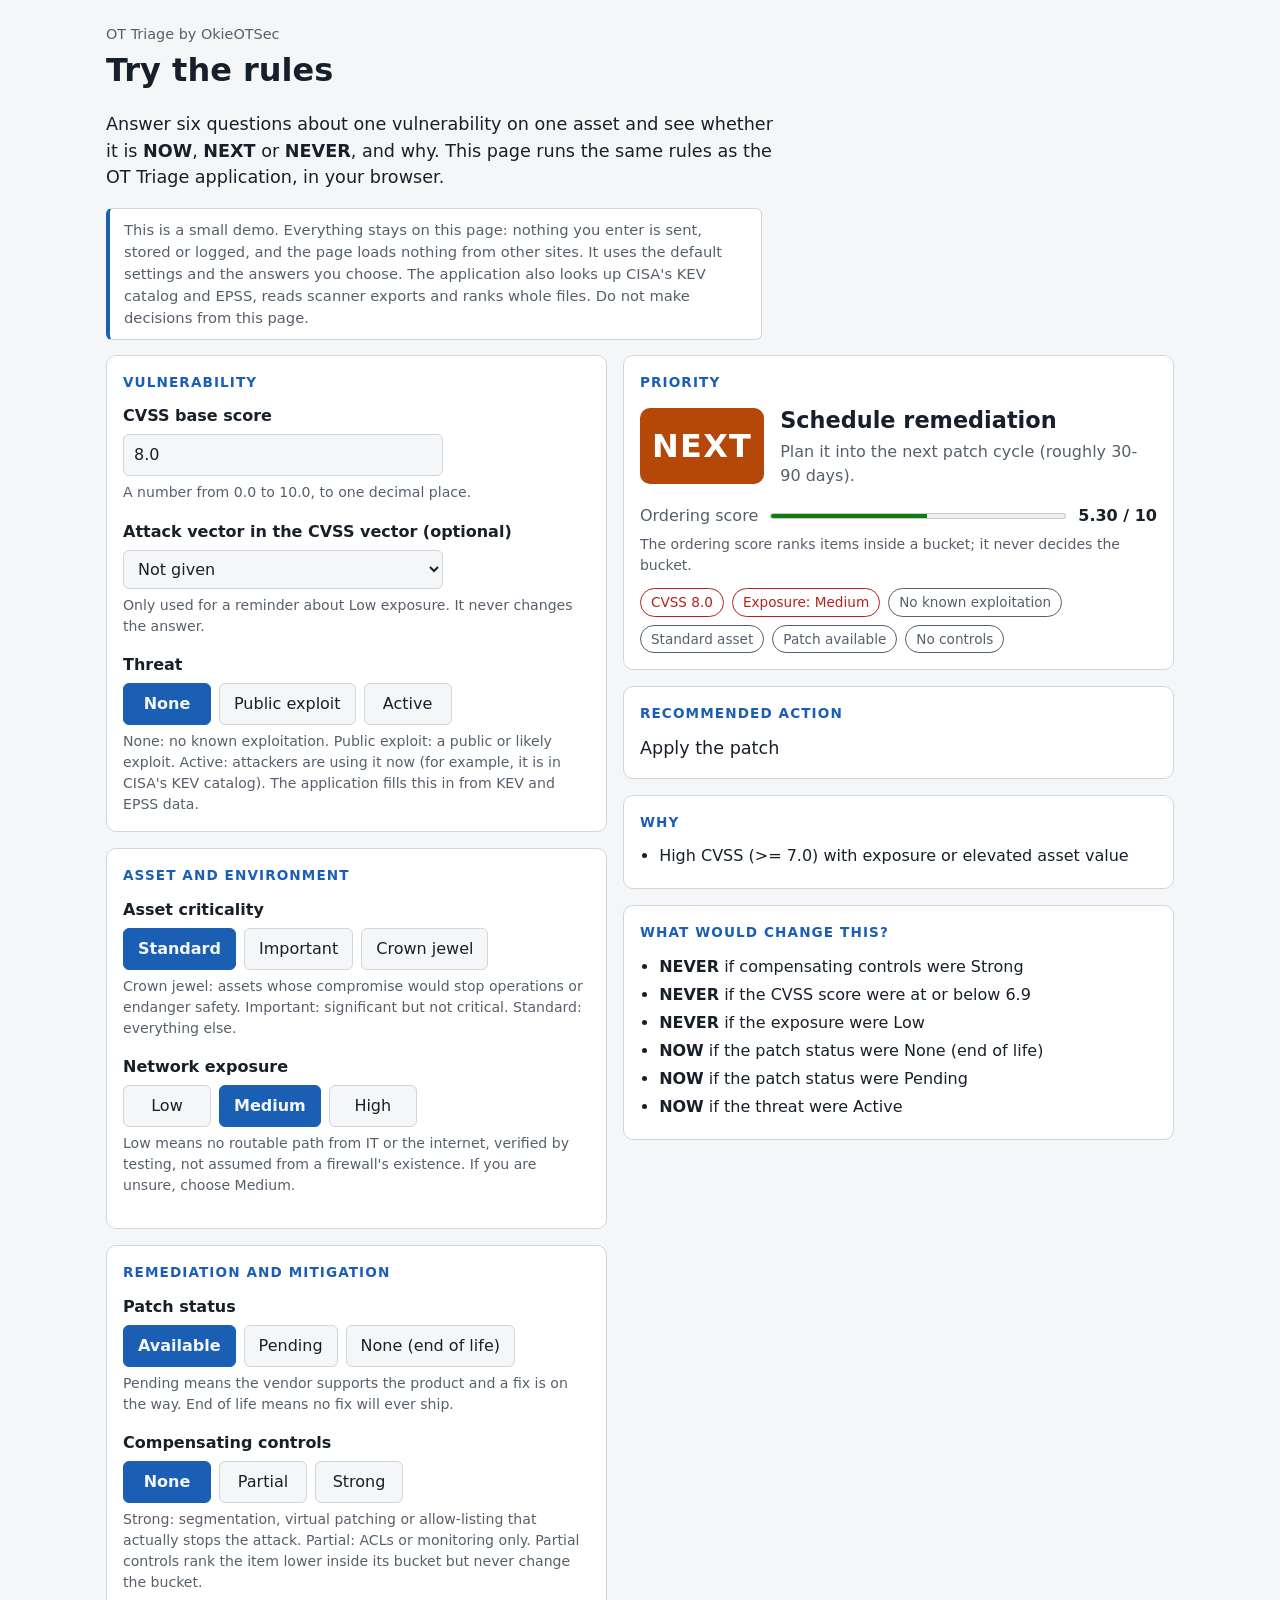
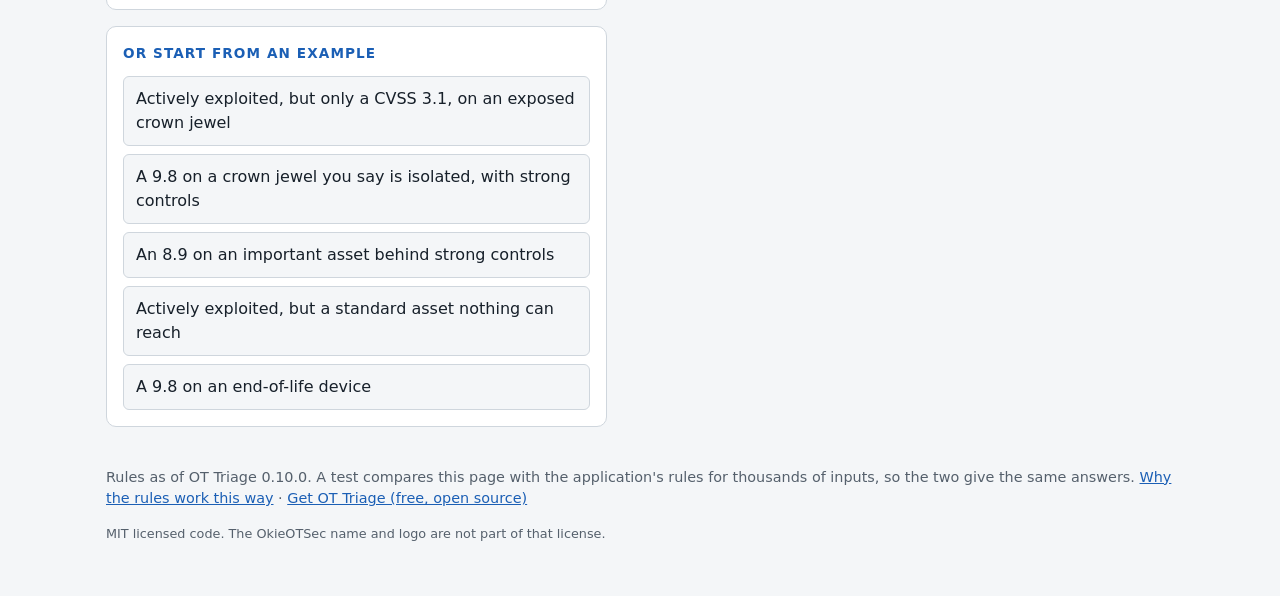
==== demo/index.html @ fb9345b8 "Add a browser demo of the rules, kept identical to the Python rules by test (CP28) demo/ is a static" ====
<!doctype html>
<html lang="en">
<head>
<meta charset="utf-8">
<meta name="viewport" content="width=device-width, initial-scale=1">
<meta http-equiv="Content-Security-Policy" content="default-src 'none'; script-src 'self'; style-src 'self'; base-uri 'none'; form-action 'none'">
<meta name="description" content="Try the OT Triage rules in your browser: NOW, NEXT or NEVER for one vulnerability on one asset, with the reasons.">
<title>OT Triage: try the rules</title>
<link rel="stylesheet" href="style.css">
</head>
<body>
<main>
  <header>
    <p class="eyebrow">OT Triage by OkieOTSec</p>
    <h1>Try the rules</h1>
    <p class="lead">Answer six questions about one vulnerability on one asset and see whether it is <strong>NOW</strong>,
    <strong>NEXT</strong> or <strong>NEVER</strong>, and why. This page runs the same rules as the OT Triage
    application, in your browser.</p>
    <p class="notice">This is a small demo. Everything stays on this page: nothing you enter is sent, stored or logged,
    and the page loads nothing from other sites. It uses the default settings and the answers you choose. The
    application also looks up CISA's KEV catalog and EPSS, reads scanner exports and ranks whole files. Do not make
    decisions from this page.</p>
  </header>

  <div class="layout">
    <form id="inputs" autocomplete="off" novalidate>
      <section class="card" aria-labelledby="h-vuln">
        <h2 id="h-vuln">Vulnerability</h2>
        <div class="field">
          <label for="cvss">CVSS base score</label>
          <input id="cvss" name="cvss" type="number" inputmode="decimal" min="0" max="10" step="0.1" value="8.0">
          <p class="help" id="cvss-help">A number from 0.0 to 10.0, to one decimal place.</p>
        </div>
        <div class="field">
          <label for="vector">Attack vector in the CVSS vector (optional)</label>
          <select id="vector" name="vector">
            <option value="">Not given</option>
            <option value="network">Network (AV:N)</option>
            <option value="adjacent">Adjacent (AV:A)</option>
            <option value="local">Local (AV:L)</option>
            <option value="physical">Physical (AV:P)</option>
          </select>
          <p class="help">Only used for a reminder about Low exposure. It never changes the answer.</p>
        </div>
        <fieldset class="field" data-name="threat">
          <legend>Threat</legend>
          <div class="choices">
            <label><input type="radio" name="threat" value="none" checked><span>None</span></label>
            <label><input type="radio" name="threat" value="public"><span>Public exploit</span></label>
            <label><input type="radio" name="threat" value="active"><span>Active</span></label>
          </div>
          <p class="help">None: no known exploitation. Public exploit: a public or likely exploit. Active: attackers are
          using it now (for example, it is in CISA's KEV catalog). The application fills this in from KEV and EPSS data.</p>
        </fieldset>
      </section>

      <section class="card" aria-labelledby="h-asset">
        <h2 id="h-asset">Asset and environment</h2>
        <fieldset class="field" data-name="asset">
          <legend>Asset criticality</legend>
          <div class="choices">
            <label><input type="radio" name="asset" value="standard" checked><span>Standard</span></label>
            <label><input type="radio" name="asset" value="important"><span>Important</span></label>
            <label><input type="radio" name="asset" value="crown"><span>Crown jewel</span></label>
          </div>
          <p class="help">Crown jewel: assets whose compromise would stop operations or endanger safety. Important:
          significant but not critical. Standard: everything else.</p>
        </fieldset>
        <fieldset class="field" data-name="exposure">
          <legend>Network exposure</legend>
          <div class="choices">
            <label><input type="radio" name="exposure" value="low"><span>Low</span></label>
            <label><input type="radio" name="exposure" value="medium" checked><span>Medium</span></label>
            <label><input type="radio" name="exposure" value="high"><span>High</span></label>
          </div>
          <p class="help">Low means no routable path from IT or the internet, verified by testing, not assumed from a
          firewall's existence. If you are unsure, choose Medium.</p>
        </fieldset>
        <p class="note" id="exposure-note" hidden></p>
      </section>

      <section class="card" aria-labelledby="h-fix">
        <h2 id="h-fix">Remediation and mitigation</h2>
        <fieldset class="field" data-name="patch">
          <legend>Patch status</legend>
          <div class="choices">
            <label><input type="radio" name="patch" value="available" checked><span>Available</span></label>
            <label><input type="radio" name="patch" value="pending"><span>Pending</span></label>
            <label><input type="radio" name="patch" value="eol"><span>None (end of life)</span></label>
          </div>
          <p class="help">Pending means the vendor supports the product and a fix is on the way. End of life means no fix
          will ever ship.</p>
        </fieldset>
        <fieldset class="field" data-name="controls">
          <legend>Compensating controls</legend>
          <div class="choices">
            <label><input type="radio" name="controls" value="none" checked><span>None</span></label>
            <label><input type="radio" name="controls" value="partial"><span>Partial</span></label>
            <label><input type="radio" name="controls" value="strong"><span>Strong</span></label>
          </div>
          <p class="help">Strong: segmentation, virtual patching or allow-listing that actually stops the attack. Partial:
          ACLs or monitoring only. Partial controls rank the item lower inside its bucket but never change the bucket.</p>
        </fieldset>
      </section>

      <section class="card" aria-labelledby="h-try">
        <h2 id="h-try">Or start from an example</h2>
        <div class="presets" id="presets"></div>
      </section>
    </form>

    <div class="results" id="results" aria-live="polite">
      <section class="card" aria-labelledby="h-priority">
        <h2 id="h-priority">Priority</h2>
        <p class="problem" id="problem" hidden></p>
        <div id="answer">
          <div class="verdict">
            <div class="badge" id="badge" data-bucket="">-</div>
            <div>
              <p class="headline" id="headline"></p>
              <p class="sub" id="sub"></p>
            </div>
          </div>
          <div class="score">
            <label for="score">Ordering score</label>
            <meter id="score" min="0" max="10" value="0"></meter>
            <output id="score-text"></output>
          </div>
          <p class="help">The ordering score ranks items inside a bucket; it never decides the bucket.</p>
          <ul class="chips" id="chips"></ul>
        </div>
      </section>
      <section class="card" id="action-card" aria-labelledby="h-action">
        <h2 id="h-action">Recommended action</h2>
        <p id="action"></p>
      </section>
      <section class="card" id="reasons-card" aria-labelledby="h-reasons">
        <h2 id="h-reasons">Why</h2>
        <ul id="reasons"></ul>
      </section>
      <section class="card" id="whatif-card" aria-labelledby="h-whatif">
        <h2 id="h-whatif">What would change this?</h2>
        <ul id="whatif"></ul>
      </section>
    </div>
  </div>

  <div class="bar" id="bar" aria-hidden="true">
    <span class="bar-badge" id="bar-badge" data-bucket=""></span>
    <span id="bar-text"></span>
  </div>

  <footer>
    <p>Rules as of OT Triage <span id="version"></span>. A test compares this page with the application's rules for
    thousands of inputs, so the two give the same answers.
    <a href="https://github.com/okieotsec/ot-triage/blob/main/docs/POLICY.md">Why the rules work this way</a> ·
    <a href="https://github.com/okieotsec/ot-triage">Get OT Triage (free, open source)</a></p>
    <p class="fine">MIT licensed code. The OkieOTSec name and logo are not part of that license.</p>
  </footer>
</main>
<script src="rules.js"></script>
<script src="app.js"></script>
</body>
</html>
---- demo/style.css ----
:root {
  --bg: #f4f6f8; --card: #ffffff; --text: #17202a; --muted: #55606c; --border: #cfd6dd; --accent: #1b5fb5;
  --now-bg: #b42318; --now-fg: #ffffff; --next-bg: #b54708; --next-fg: #ffffff; --never-bg: #4b5563; --never-fg: #ffffff;
  --raise: #b42318; --lower: #1a7f37; --neutral: #55606c; --note-bg: #fff4e0; --note-border: #b54708;
}
@media (prefers-color-scheme: dark) {
  :root {
    --bg: #0e141b; --card: #16202b; --text: #e6edf3; --muted: #9aa8b6; --border: #2c3a48; --accent: #6cb2ff;
    --now-bg: #e5534b; --now-fg: #0e141b; --next-bg: #e3a008; --next-fg: #0e141b; --never-bg: #8b98a5; --never-fg: #0e141b;
    --raise: #ff8b8b; --lower: #4ade80; --neutral: #9aa8b6; --note-bg: #2a2110; --note-border: #e3a008;
  }
}
* { box-sizing: border-box; }
body { margin: 0; background: var(--bg); color: var(--text); font: 16px/1.5 system-ui, -apple-system, "Segoe UI", Roboto, sans-serif; }
main { max-width: 1100px; margin: 0 auto; padding: 24px 16px 40px; }
h1 { margin: 0 0 8px; font-size: 2rem; }
h2 { margin: 0 0 12px; font-size: 0.85rem; letter-spacing: 0.08em; text-transform: uppercase; color: var(--accent); }
a { color: var(--accent); }
.eyebrow { margin: 0; color: var(--muted); font-size: 0.9rem; }
.lead { max-width: 60ch; font-size: 1.1rem; }
.notice { max-width: 70ch; padding: 10px 14px; border: 1px solid var(--border); border-left: 4px solid var(--accent); border-radius: 6px; background: var(--card); color: var(--muted); font-size: 0.92rem; }
.layout { display: grid; grid-template-columns: minmax(0, 1fr) minmax(0, 1.1fr); gap: 16px; align-items: start; }
@media (max-width: 800px) { .layout { grid-template-columns: minmax(0, 1fr); } }
.card { background: var(--card); border: 1px solid var(--border); border-radius: 10px; padding: 16px; margin-bottom: 16px; }
.field { margin: 0 0 16px; padding: 0; border: 0; min-width: 0; }
.field:last-child { margin-bottom: 0; }
label, legend { display: block; margin-bottom: 6px; padding: 0; font-weight: 600; }
.help { margin: 6px 0 0; color: var(--muted); font-size: 0.88rem; }
input[type="number"], select { width: 100%; max-width: 20rem; padding: 8px 10px; border: 1px solid var(--border); border-radius: 6px; background: var(--bg); color: var(--text); font: inherit; }
.choices { display: flex; flex-wrap: wrap; gap: 8px; }
.choices label { margin: 0; font-weight: 400; }
.choices input { position: absolute; opacity: 0; pointer-events: none; }
.choices span { display: inline-block; min-width: 5.5rem; padding: 8px 14px; border: 1px solid var(--border); border-radius: 6px; background: var(--bg); text-align: center; cursor: pointer; }
.choices input:checked + span { background: var(--accent); border-color: var(--accent); color: var(--bg); font-weight: 600; }
.choices input:focus-visible + span, input:focus-visible, select:focus-visible, button:focus-visible { outline: 3px solid var(--accent); outline-offset: 2px; }
.note { margin: 12px 0 0; padding: 10px 12px; border: 1px solid var(--note-border); border-radius: 6px; background: var(--note-bg); font-size: 0.92rem; }
.presets { display: flex; flex-direction: column; gap: 8px; }
.presets button { padding: 10px 12px; border: 1px solid var(--border); border-radius: 6px; background: var(--bg); color: var(--text); font: inherit; text-align: left; cursor: pointer; }
.presets button:hover { border-color: var(--accent); }
.verdict { display: flex; align-items: center; gap: 16px; }
.badge { flex: none; min-width: 7rem; padding: 14px 12px; border-radius: 10px; background: var(--border); color: var(--text); font-size: 2rem; font-weight: 800; letter-spacing: 0.04em; text-align: center; }
.badge[data-bucket="NOW"] { background: var(--now-bg); color: var(--now-fg); }
.badge[data-bucket="NEXT"] { background: var(--next-bg); color: var(--next-fg); }
.badge[data-bucket="NEVER"] { background: var(--never-bg); color: var(--never-fg); }
.headline { margin: 0; font-size: 1.4rem; font-weight: 700; }
.sub { margin: 2px 0 0; color: var(--muted); }
.score { display: flex; align-items: center; gap: 12px; margin-top: 16px; }
.score label { margin: 0; font-weight: 400; color: var(--muted); }
.score meter { flex: 1; height: 12px; min-width: 0; }
.score output { font-variant-numeric: tabular-nums; font-weight: 600; }
.chips { display: flex; flex-wrap: wrap; gap: 8px; margin: 12px 0 0; padding: 0; list-style: none; }
.chips li { padding: 3px 10px; border: 1px solid var(--neutral); border-radius: 999px; color: var(--neutral); font-size: 0.85rem; }
.chips li[data-direction="raise"] { border-color: var(--raise); color: var(--raise); }
.chips li[data-direction="lower"] { border-color: var(--lower); color: var(--lower); }
#action { margin: 0; font-size: 1.1rem; }
#reasons, #whatif { margin: 0; padding-left: 1.2rem; }
#reasons li, #whatif li { margin: 4px 0; }
#whatif strong { font-variant-numeric: tabular-nums; }
.problem { margin: 0; color: var(--raise); font-weight: 600; }
footer { margin-top: 24px; color: var(--muted); font-size: 0.9rem; }
footer .fine { font-size: 0.8rem; }
.bar { display: none; }
@media (max-width: 800px) {
  .bar { position: sticky; bottom: 0; display: flex; align-items: center; gap: 12px; margin: 0 -16px; padding: 10px 16px; border-top: 1px solid var(--border); background: var(--card); }
  .bar-badge { padding: 4px 12px; border-radius: 6px; background: var(--border); color: var(--text); font-weight: 800; }
  .bar-badge[data-bucket="NOW"] { background: var(--now-bg); color: var(--now-fg); }
  .bar-badge[data-bucket="NEXT"] { background: var(--next-bg); color: var(--next-fg); }
  .bar-badge[data-bucket="NEVER"] { background: var(--never-bg); color: var(--never-fg); }
}
[hidden] { display: none !important; }
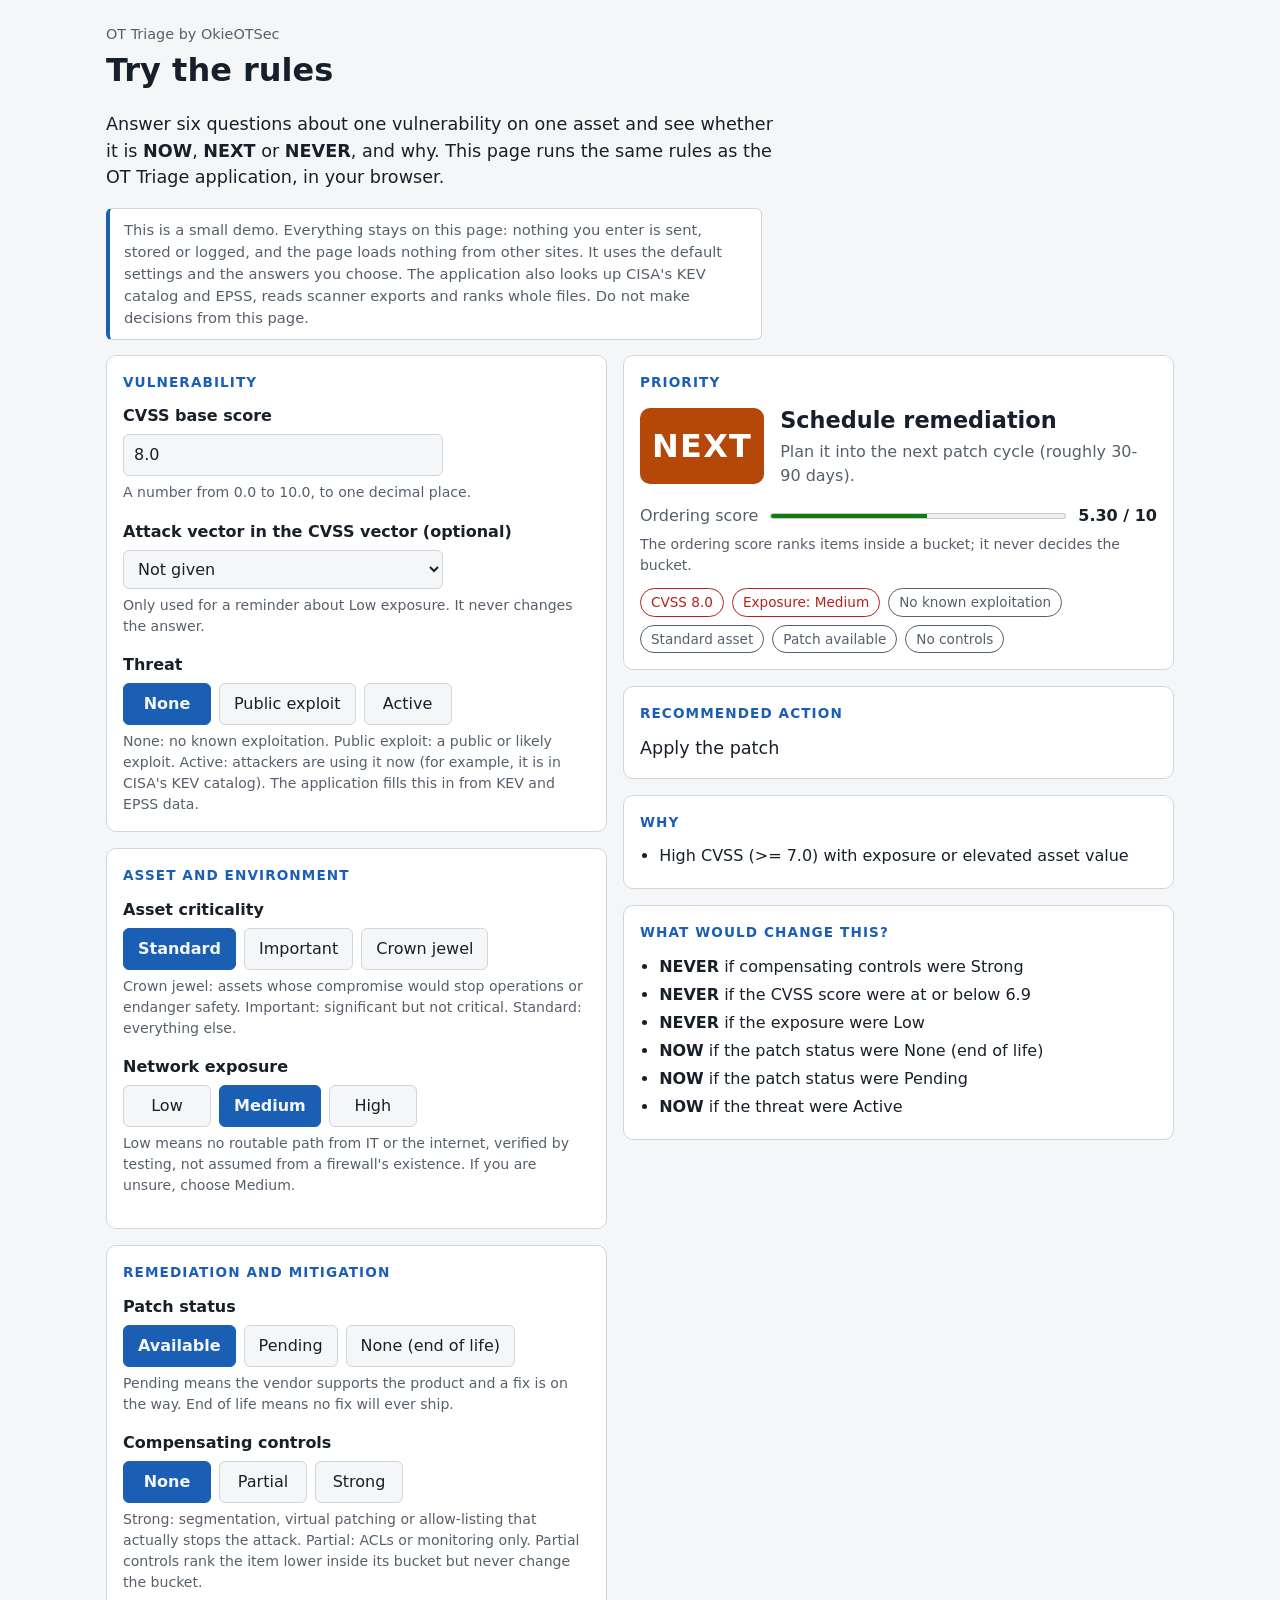
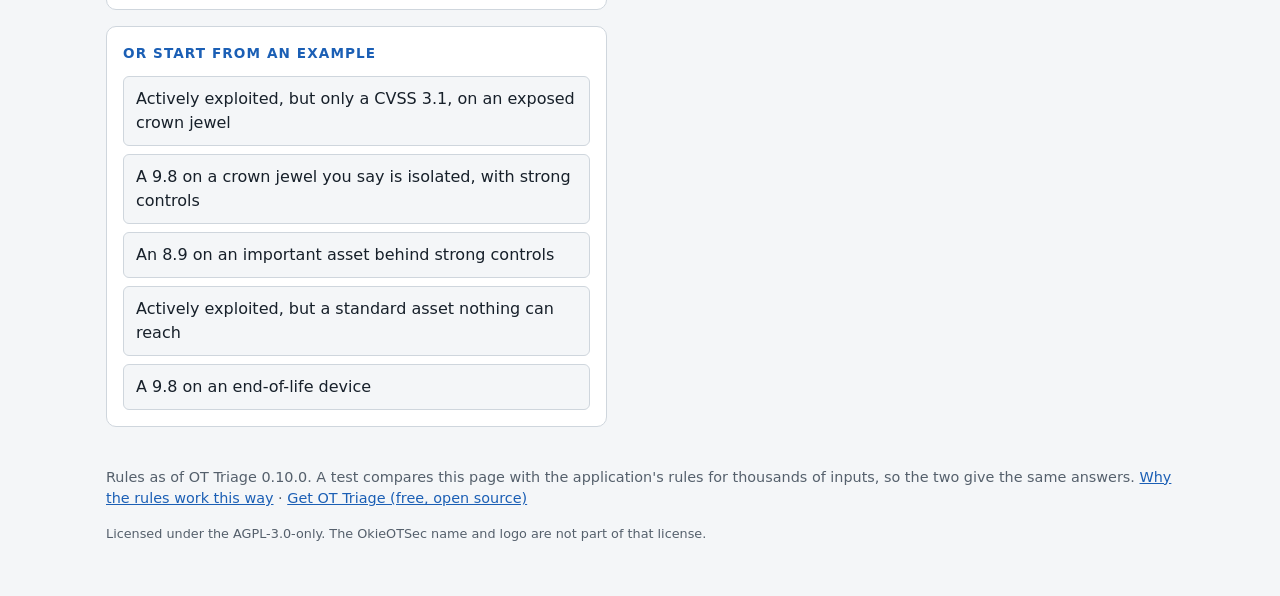
==== commit b2b436ce: "Describe how the project is made and reviewed; relicense new versions to AGPL-3.0-only" ====
--- a/demo/index.html
+++ b/demo/index.html
@@ -155,7 +155,7 @@
     thousands of inputs, so the two give the same answers.
     <a href="https://github.com/okieotsec/ot-triage/blob/main/docs/POLICY.md">Why the rules work this way</a> ·
     <a href="https://github.com/okieotsec/ot-triage">Get OT Triage (free, open source)</a></p>
-    <p class="fine">MIT licensed code. The OkieOTSec name and logo are not part of that license.</p>
+    <p class="fine">Licensed under the AGPL-3.0-only. The OkieOTSec name and logo are not part of that license.</p>
   </footer>
 </main>
 <script src="rules.js"></script>
